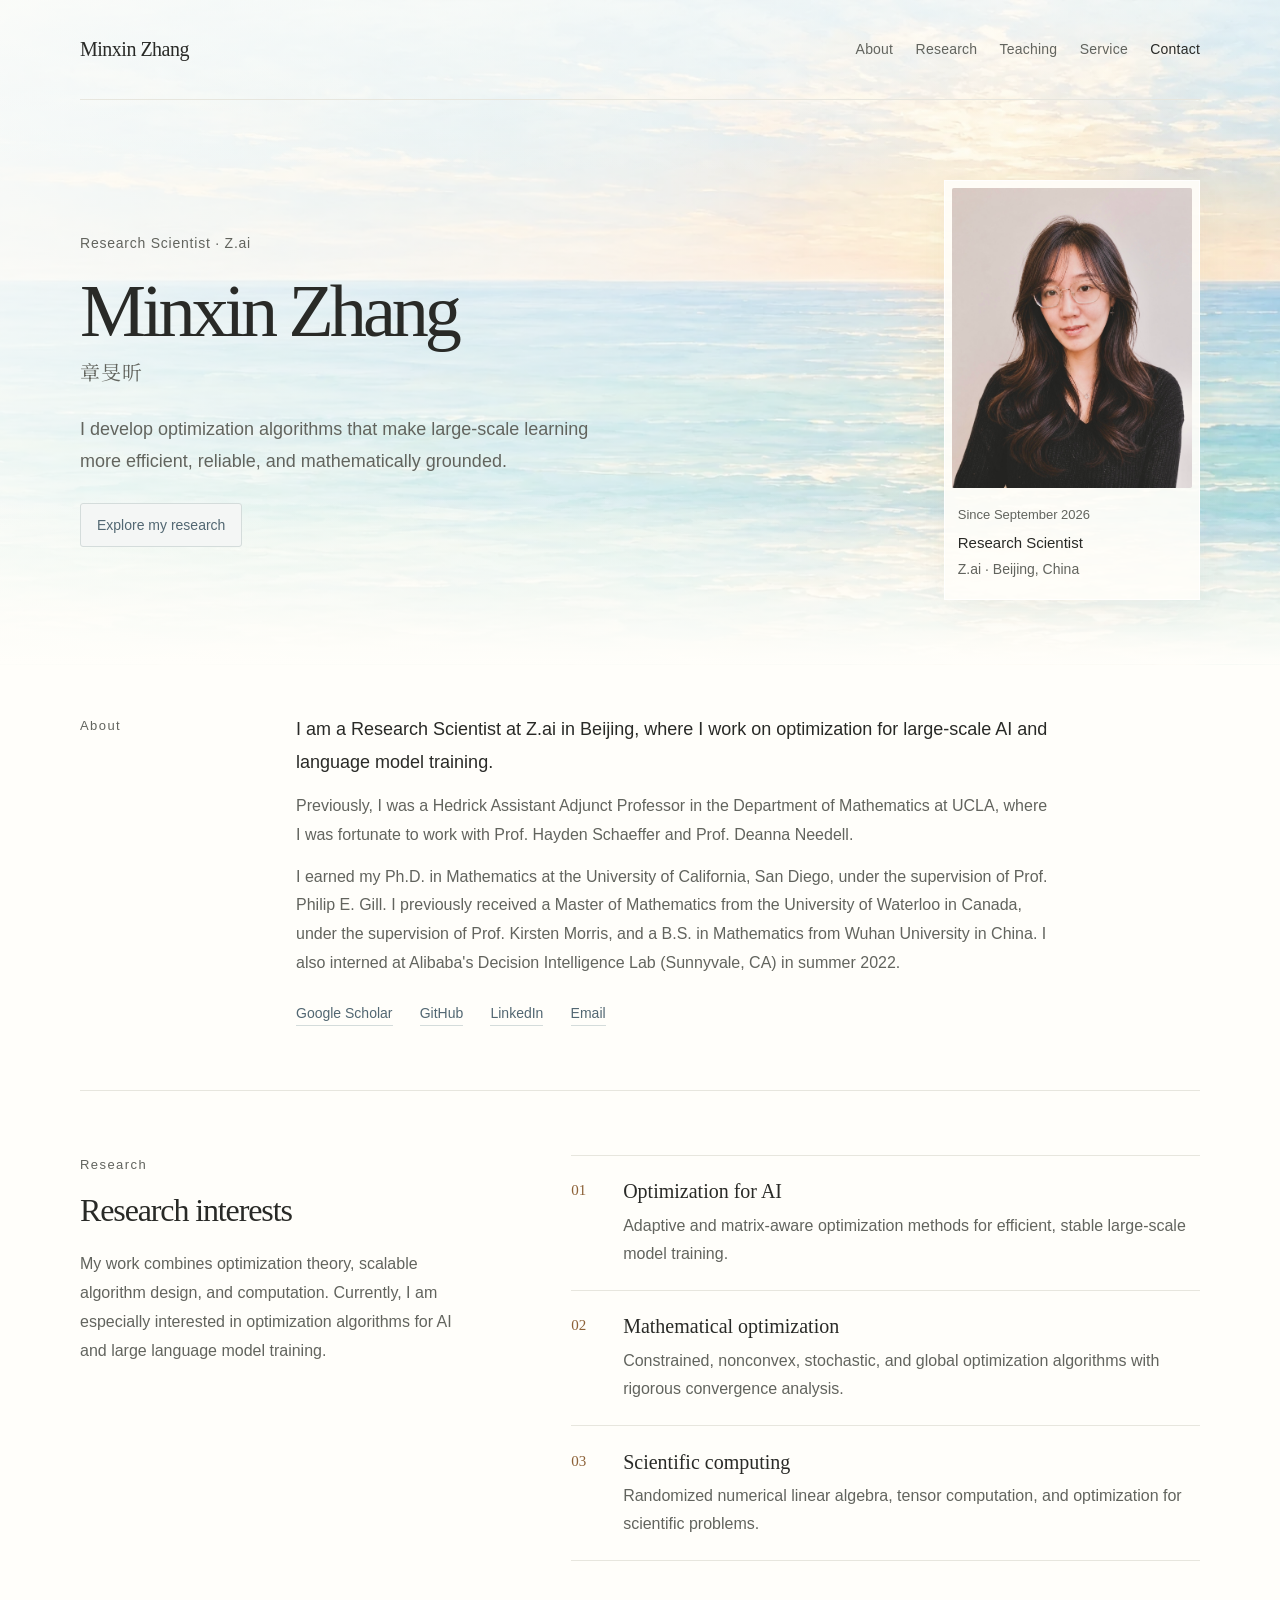
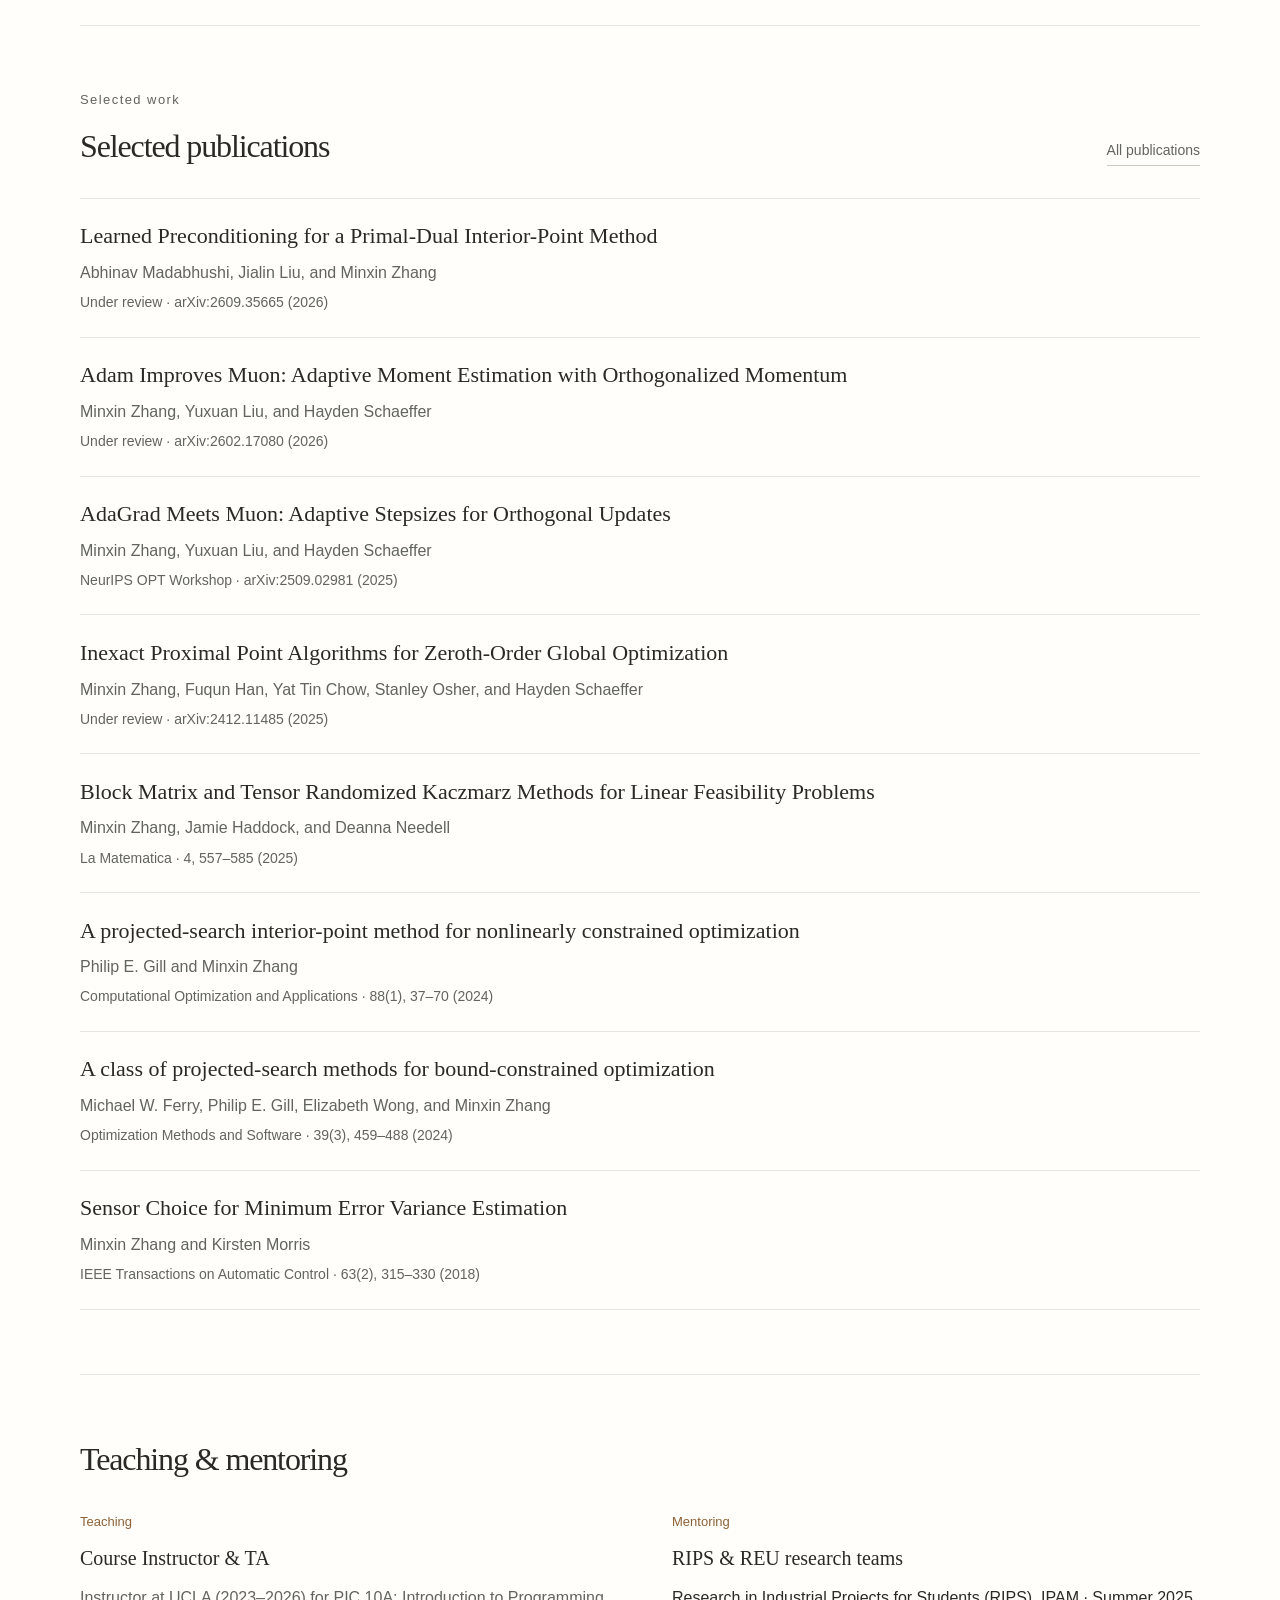
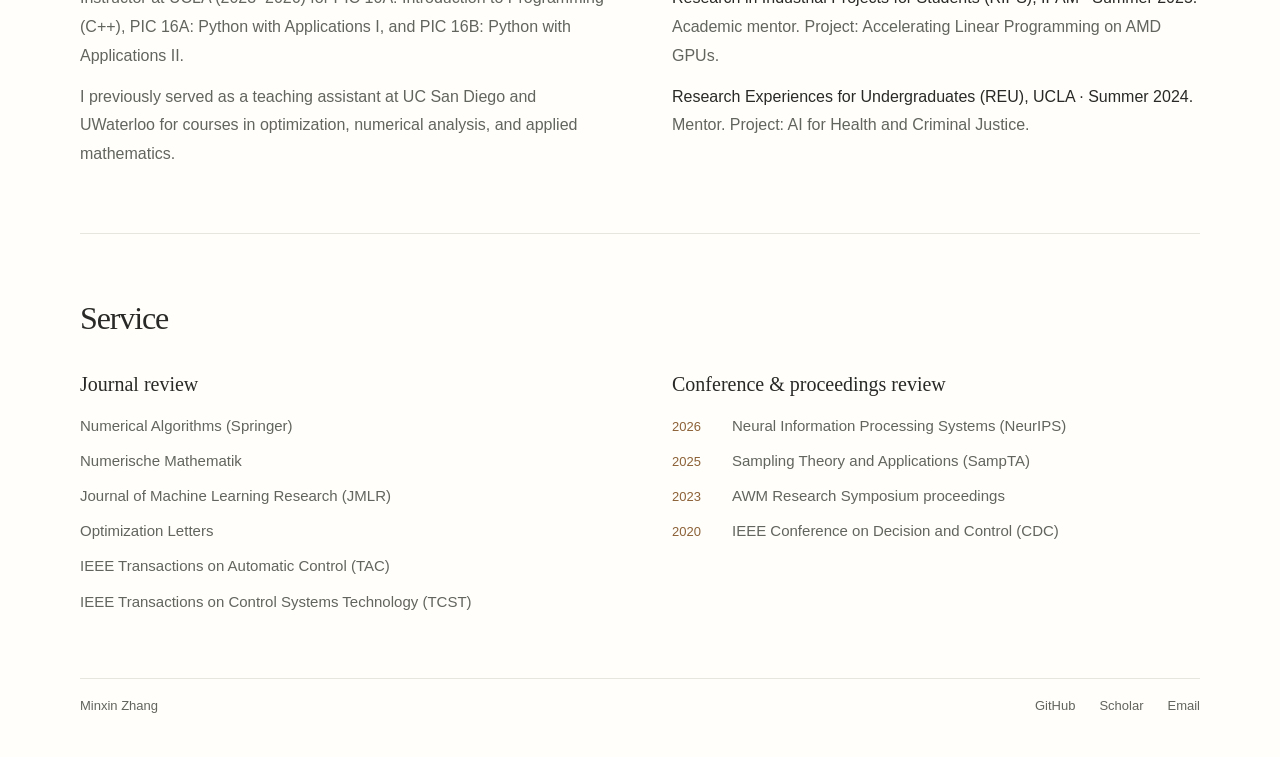
==== index.html @ d9c51c76 "Publish Minxin Zhang personal website" ====
<!doctype html>
<html lang="en">
<head>
  <meta charset="utf-8">
  <meta name="viewport" content="width=device-width, initial-scale=1">
  <title>Minxin Zhang | Research Scientist at Z.ai</title>
  <meta name="description" content="Minxin Zhang is a Research Scientist at Z.ai in Beijing, working on large-scale AI training, matrix-aware optimization, and scientific computing.">
  <link rel="canonical" href="https://minxin-zhg.github.io/">
  <link rel="icon" href="./assets/favicon.svg" type="image/svg+xml">
  <link rel="stylesheet" href="./styles.css">
</head>
<body class="antialiased">
<main><div class="opening"><div class="hero-atmosphere" aria-hidden="true"></div><header class="site-header"><a class="wordmark" href="#top" aria-label="Minxin Zhang, home"><span lang="en">Minxin Zhang</span></a><nav class="nav" aria-label="Primary navigation"><a href="#about">About</a><a href="#research">Research</a><a href="#teaching">Teaching</a><a href="#service">Service</a><a class="nav-contact" href="mailto:zhangmx815@gmail.com">Contact</a></nav></header><section class="hero" id="top"><div class="hero-copy"><p class="eyebrow">Research Scientist · <span lang="en">Z.ai</span></p><h1 lang="en">Minxin Zhang</h1><p class="hero-chinese-name" lang="zh-CN">章旻昕</p><p class="hero-lede">I develop optimization algorithms that make large-scale learning more efficient, reliable, and mathematically grounded.</p><div class="hero-actions"><a class="button button-dark" href="#research">Explore my research</a></div></div><div class="portrait-column"><div class="portrait-wrap"><img class="portrait" src="./assets/minxin-zhang.jpg" alt="Portrait of Minxin Zhang" width="1179" height="1473"/></div><div class="position-card"><div><p>Since September 2026</p><strong>Research Scientist</strong><span>Z.ai · Beijing, China</span></div></div></div></section></div><section class="intro-band" id="about" aria-label="About"><p class="section-kicker">About</p><div><p class="intro-statement">I am a Research Scientist at Z.ai in Beijing, where I work on optimization for large-scale AI and language model training.</p><p class="intro-background">Previously, I was a Hedrick Assistant Adjunct Professor in the Department of Mathematics at UCLA, where I was fortunate to work with Prof. Hayden Schaeffer and Prof. Deanna Needell.</p><p class="intro-background">I earned my Ph.D. in Mathematics at the University of California, San Diego, under the supervision of Prof. Philip E. Gill. I previously received a Master of Mathematics from the University of Waterloo in Canada, under the supervision of Prof. Kirsten Morris, and a B.S. in Mathematics from Wuhan University in China. I also interned at Alibaba&#x27;s Decision Intelligence Lab (Sunnyvale, CA) in summer 2022.</p><div class="social-row"><a href="https://scholar.google.com/citations?hl=en&amp;user=JcPhmq8AAAAJ" lang="en">Google Scholar</a><a href="https://github.com/minxin-zhg" lang="en">GitHub</a><a href="https://www.linkedin.com/in/minxin-zhang" lang="en">LinkedIn</a><a href="mailto:zhangmx815@gmail.com">Email</a></div></div></section><section class="focus-section" id="research" aria-labelledby="research-title"><div class="focus-intro"><p class="section-kicker">Research</p><h2 id="research-title">Research interests</h2><p>My work combines optimization theory, scalable algorithm design, and computation. Currently, I am especially interested in optimization algorithms for AI and large language model training.</p></div><div class="focus-grid"><article class="focus-card"><span>01</span><h3>Optimization for AI</h3><p>Adaptive and matrix-aware optimization methods for efficient, stable large-scale model training.</p></article><article class="focus-card"><span>02</span><h3>Mathematical optimization</h3><p>Constrained, nonconvex, stochastic, and global optimization algorithms with rigorous convergence analysis.</p></article><article class="focus-card"><span>03</span><h3>Scientific computing</h3><p>Randomized numerical linear algebra, tensor computation, and optimization for scientific problems.</p></article></div></section><section class="research-section" id="publications" aria-labelledby="publications-title"><div class="section-heading"><div><p class="section-kicker">Selected work</p><h2 id="publications-title">Selected publications</h2></div><a class="text-link" href="https://scholar.google.com/citations?hl=en&amp;user=JcPhmq8AAAAJ">All publications</a></div><div class="publication-list"><a class="publication" href="https://arxiv.org/abs/2609.35665"><div class="publication-main"><h3 lang="en">Learned Preconditioning for a Primal-Dual Interior-Point Method</h3><p class="publication-authors" lang="en">Abhinav Madabhushi, Jialin Liu, and Minxin Zhang</p><p class="publication-venue"><span lang="en">Under review</span> · <span lang="en">arXiv:2609.35665</span> <time dateTime="2026">(2026)</time></p></div></a><a class="publication" href="https://arxiv.org/abs/2602.17080"><div class="publication-main"><h3 lang="en">Adam Improves Muon: Adaptive Moment Estimation with Orthogonalized Momentum</h3><p class="publication-authors" lang="en">Minxin Zhang, Yuxuan Liu, and Hayden Schaeffer</p><p class="publication-venue"><span lang="en">Under review</span> · <span lang="en">arXiv:2602.17080</span> <time dateTime="2026">(2026)</time></p></div></a><a class="publication" href="https://arxiv.org/abs/2509.02981"><div class="publication-main"><h3 lang="en">AdaGrad Meets Muon: Adaptive Stepsizes for Orthogonal Updates</h3><p class="publication-authors" lang="en">Minxin Zhang, Yuxuan Liu, and Hayden Schaeffer</p><p class="publication-venue"><span lang="en">NeurIPS OPT Workshop</span> · <span lang="en">arXiv:2509.02981</span> <time dateTime="2025">(2025)</time></p></div></a><a class="publication" href="https://arxiv.org/abs/2412.11485"><div class="publication-main"><h3 lang="en">Inexact Proximal Point Algorithms for Zeroth-Order Global Optimization</h3><p class="publication-authors" lang="en">Minxin Zhang, Fuqun Han, Yat Tin Chow, Stanley Osher, and Hayden Schaeffer</p><p class="publication-venue"><span lang="en">Under review</span> · <span lang="en">arXiv:2412.11485</span> <time dateTime="2025">(2025)</time></p></div></a><a class="publication" href="https://link.springer.com/article/10.1007/s44007-025-00163-z"><div class="publication-main"><h3 lang="en">Block Matrix and Tensor Randomized Kaczmarz Methods for Linear Feasibility Problems</h3><p class="publication-authors" lang="en">Minxin Zhang, Jamie Haddock, and Deanna Needell</p><p class="publication-venue"><span lang="en">La Matematica</span> · <span lang="en">4, 557–585</span> <time dateTime="2025">(2025)</time></p></div></a><a class="publication" href="https://doi.org/10.1007/s10589-023-00549-1"><div class="publication-main"><h3 lang="en">A projected-search interior-point method for nonlinearly constrained optimization</h3><p class="publication-authors" lang="en">Philip E. Gill and Minxin Zhang</p><p class="publication-venue"><span lang="en">Computational Optimization and Applications</span> · <span lang="en">88(1), 37–70</span> <time dateTime="2024">(2024)</time></p></div></a><a class="publication" href="https://doi.org/10.1080/10556788.2023.2241769"><div class="publication-main"><h3 lang="en">A class of projected-search methods for bound-constrained optimization</h3><p class="publication-authors" lang="en">Michael W. Ferry, Philip E. Gill, Elizabeth Wong, and Minxin Zhang</p><p class="publication-venue"><span lang="en">Optimization Methods and Software</span> · <span lang="en">39(3), 459–488</span> <time dateTime="2024">(2024)</time></p></div></a><a class="publication" href="https://doi.org/10.1109/TAC.2017.2714643"><div class="publication-main"><h3 lang="en">Sensor Choice for Minimum Error Variance Estimation</h3><p class="publication-authors" lang="en">Minxin Zhang and Kirsten Morris</p><p class="publication-venue"><span lang="en">IEEE Transactions on Automatic Control</span> · <span lang="en">63(2), 315–330</span> <time dateTime="2018">(2018)</time></p></div></a></div></section><section class="teaching-section" id="teaching" aria-labelledby="teaching-title"><div class="section-heading"><h2 id="teaching-title">Teaching &amp; mentoring</h2></div><div class="teaching-grid"><article><span>Teaching</span><h3>Course Instructor &amp; TA</h3><p>Instructor at UCLA (2023–2026) for PIC 10A: Introduction to Programming (C++), PIC 16A: Python with Applications I, and PIC 16B: Python with Applications II.</p><p>I previously served as a teaching assistant at UC San Diego and UWaterloo for courses in optimization, numerical analysis, and applied mathematics.</p></article><article><span>Mentoring</span><h3>RIPS &amp; REU research teams</h3><p><strong><span lang="en">Research in Industrial Projects for Students (RIPS), IPAM</span> · Summer 2025.</strong> Academic mentor. Project: <span lang="en">Accelerating Linear Programming on AMD GPUs</span>.</p><p><strong><span lang="en">Research Experiences for Undergraduates (REU), UCLA</span> · Summer 2024.</strong> Mentor. Project: <span lang="en">AI for Health and Criminal Justice</span>.</p></article></div></section><section class="service-section" id="service" aria-labelledby="service-title"><div class="section-heading"><h2 id="service-title">Service</h2></div><div class="service-grid"><article><h3>Journal review</h3><ul class="review-list" role="list" lang="en"><li>Numerical Algorithms (Springer)</li><li>Numerische Mathematik</li><li>Journal of Machine Learning Research (JMLR)</li><li>Optimization Letters</li><li>IEEE Transactions on Automatic Control (TAC)</li><li>IEEE Transactions on Control Systems Technology (TCST)</li></ul></article><article><h3>Conference &amp; proceedings review</h3><ul class="review-list conference-list" role="list" lang="en"><li><time dateTime="2026">2026</time><span>Neural Information Processing Systems (NeurIPS)</span></li><li><time dateTime="2025">2025</time><span>Sampling Theory and Applications (SampTA)</span></li><li><time dateTime="2023">2023</time><span>AWM Research Symposium proceedings</span></li><li><time dateTime="2020">2020</time><span>IEEE Conference on Decision and Control (CDC)</span></li></ul></article></div></section><div class="footer-divider" aria-hidden="true"><span></span></div><footer class="footer"><div><p lang="en">Minxin Zhang</p></div><div class="footer-links"><a href="https://github.com/minxin-zhg" lang="en">GitHub</a><a href="https://scholar.google.com/citations?hl=en&amp;user=JcPhmq8AAAAJ" lang="en">Scholar</a><a href="mailto:zhangmx815@gmail.com">Email</a></div></footer></main>
</body>
</html>
---- styles.css ----
/*! tailwindcss v4.2.1 | MIT License | https://tailwindcss.com */
@layer theme{:root,:host{--font-sans:ui-sans-serif, system-ui, sans-serif, "Apple Color Emoji", "Segoe UI Emoji", "Segoe UI Symbol", "Noto Color Emoji";--font-mono:ui-monospace, SFMono-Regular, Menlo, Monaco, Consolas, "Liberation Mono", "Courier New", monospace;--spacing:.25rem;--default-font-family:var(--font-sans);--default-mono-font-family:var(--font-mono)}}@layer base{*,:after,:before,::backdrop{box-sizing:border-box;border:0 solid;margin:0;padding:0}::file-selector-button{box-sizing:border-box;border:0 solid;margin:0;padding:0}html,:host{-webkit-text-size-adjust:100%;tab-size:4;line-height:1.5;font-family:var(--default-font-family,ui-sans-serif, system-ui, sans-serif, "Apple Color Emoji", "Segoe UI Emoji", "Segoe UI Symbol", "Noto Color Emoji");font-feature-settings:var(--default-font-feature-settings,normal);font-variation-settings:var(--default-font-variation-settings,normal);-webkit-tap-highlight-color:transparent}hr{height:0;color:inherit;border-top-width:1px}abbr:where([title]){-webkit-text-decoration:underline dotted;text-decoration:underline dotted}h1,h2,h3,h4,h5,h6{font-size:inherit;font-weight:inherit}a{color:inherit;-webkit-text-decoration:inherit;-webkit-text-decoration:inherit;-webkit-text-decoration:inherit;-webkit-text-decoration:inherit;text-decoration:inherit}b,strong{font-weight:bolder}code,kbd,samp,pre{font-family:var(--default-mono-font-family,ui-monospace, SFMono-Regular, Menlo, Monaco, Consolas, "Liberation Mono", "Courier New", monospace);font-feature-settings:var(--default-mono-font-feature-settings,normal);font-variation-settings:var(--default-mono-font-variation-settings,normal);font-size:1em}small{font-size:80%}sub,sup{vertical-align:baseline;font-size:75%;line-height:0;position:relative}sub{bottom:-.25em}sup{top:-.5em}table{text-indent:0;border-color:inherit;border-collapse:collapse}:-moz-focusring{outline:auto}progress{vertical-align:baseline}summary{display:list-item}ol,ul,menu{list-style:none}img,svg,video,canvas,audio,iframe,embed,object{vertical-align:middle;display:block}img,video{max-width:100%;height:auto}button,input,select,optgroup,textarea{font:inherit;font-feature-settings:inherit;font-variation-settings:inherit;letter-spacing:inherit;color:inherit;opacity:1;background-color:#0000;border-radius:0}::file-selector-button{font:inherit;font-feature-settings:inherit;font-variation-settings:inherit;letter-spacing:inherit;color:inherit;opacity:1;background-color:#0000;border-radius:0}:where(select:is([multiple],[size])) optgroup{font-weight:bolder}:where(select:is([multiple],[size])) optgroup option{padding-inline-start:20px}::file-selector-button{margin-inline-end:4px}::placeholder{opacity:1}@supports (not ((-webkit-appearance:-apple-pay-button))) or (contain-intrinsic-size:1px){::placeholder{color:currentColor}@supports (color:color-mix(in lab, red, red)){::placeholder{color:color-mix(in oklab, currentcolor 50%, transparent)}}}textarea{resize:vertical}::-webkit-search-decoration{-webkit-appearance:none}::-webkit-date-and-time-value{min-height:1lh;text-align:inherit}::-webkit-datetime-edit{display:inline-flex}::-webkit-datetime-edit-fields-wrapper{padding:0}::-webkit-datetime-edit{padding-block:0}::-webkit-datetime-edit-year-field{padding-block:0}::-webkit-datetime-edit-month-field{padding-block:0}::-webkit-datetime-edit-day-field{padding-block:0}::-webkit-datetime-edit-hour-field{padding-block:0}::-webkit-datetime-edit-minute-field{padding-block:0}::-webkit-datetime-edit-second-field{padding-block:0}::-webkit-datetime-edit-millisecond-field{padding-block:0}::-webkit-datetime-edit-meridiem-field{padding-block:0}::-webkit-calendar-picker-indicator{line-height:1}:-moz-ui-invalid{box-shadow:none}button,input:where([type=button],[type=reset],[type=submit]){appearance:button}::file-selector-button{appearance:button}::-webkit-inner-spin-button{height:auto}::-webkit-outer-spin-button{height:auto}[hidden]:where(:not([hidden=until-found])){display:none!important}}@layer components;@layer utilities{.visible{visibility:visible}.relative{position:relative}.start{inset-inline-start:var(--spacing)}.table{display:table}.italic{font-style:italic}.antialiased{-webkit-font-smoothing:antialiased;-moz-osx-font-smoothing:grayscale}}@font-face{font-family:Minxin Name Serif;src:url(./assets/fonts/noto-serif-sc-name.woff)format("woff");font-style:normal;font-weight:400;font-display:swap;unicode-range:U+65FB,U+6615,U+7AE0}:root{--ink:#292a27;--muted:#62645e;--paper:#fffefa;--line:#e7e6de;--accent:#8c6137;--leaf:#526772;--tint:#f4f6f5}*{box-sizing:border-box}html{scroll-behavior:smooth;scroll-padding-top:5.5rem}body{background:var(--paper);color:var(--ink);text-rendering:optimizelegibility;margin:0;font-family:-apple-system,BlinkMacSystemFont,Segoe UI,Arial,sans-serif;font-size:1rem;line-height:1.65;overflow-x:clip}a{color:inherit;text-decoration:none}a:focus-visible{outline:2px solid var(--leaf);outline-offset:5px}::selection{color:var(--ink);background:#ebe4c9}main{width:min(100% - 4rem,70rem);margin-inline:auto}.site-header{z-index:2;border-bottom:1px solid var(--line);justify-content:space-between;align-items:center;gap:2rem;min-height:6.25rem;display:flex;position:relative}.wordmark{letter-spacing:-.025em;white-space:nowrap;font-family:Georgia,Times New Roman,serif;font-size:1.25rem}.nav{letter-spacing:.015em;color:var(--muted);flex-wrap:wrap;align-items:center;gap:1.4rem;margin-left:auto;font-size:.875rem;display:flex}.nav a{padding-block:.5rem;transition:color .18s}.nav a:hover{color:var(--accent)}.nav-contact{color:var(--ink)}html[lang=zh-CN] body{font-family:-apple-system,BlinkMacSystemFont,Segoe UI,PingFang SC,Microsoft YaHei,Arial,sans-serif}html[lang=zh-CN] h2,html[lang=zh-CN] .focus-card h3,html[lang=zh-CN] .teaching-grid h3,html[lang=zh-CN] .service-grid h3{letter-spacing:0;font-family:Georgia,Songti SC,Noto Serif CJK SC,SimSun,serif}html[lang=zh-CN] .wordmark,html[lang=zh-CN] .hero h1{letter-spacing:.03em;font-family:Minxin Name Serif,Songti SC,Noto Serif CJK SC,SimSun,serif}html[lang=zh-CN] .hero h1{font-size:clamp(2.65rem,4.75vw,4.1rem);line-height:1.2}html[lang=zh-CN] .eyebrow,html[lang=zh-CN] .section-kicker,html[lang=zh-CN] .nav{letter-spacing:0}.opening{isolation:isolate;position:relative}.hero{grid-template-columns:minmax(0,1fr) 16rem;align-items:center;gap:clamp(3rem,8vw,7rem);padding:5rem 0 4rem;display:grid;position:relative}.hero-atmosphere{z-index:-1;pointer-events:none;background-image:linear-gradient(to bottom, #fffefa8c, transparent 27%, transparent 74%, var(--paper) 100%), linear-gradient(to right, #fffefade, #fffefaa8 46%, #fffefa38 100%), url(./assets/ocean-sunrise.webp);background-position:50%;background-size:cover;width:100vw;position:absolute;top:0;bottom:-1px;left:calc(50% - 50vw)}.hero-copy{min-width:0}.eyebrow,.section-kicker{color:var(--muted);letter-spacing:.055em;margin:0 0 1rem;font-size:.875rem;font-weight:400;line-height:1.5}.section-kicker{letter-spacing:.11em;font-size:.8125rem}.hero h1{letter-spacing:-.055em;margin:0;font-family:Georgia,Times New Roman,serif;font-size:clamp(3.25rem,5.8vw,5rem);font-weight:400;line-height:1.12}.hero-chinese-name{color:var(--muted);white-space:nowrap;letter-spacing:.04em;margin:.4rem 0 0;font-family:Minxin Name Serif,Songti SC,Noto Serif CJK SC,SimSun,serif;font-size:clamp(1rem,1.6vw,1.25rem);font-weight:400;line-height:1.4}.hero-lede{max-width:34rem;color:var(--muted);margin:1.6rem 0 0;font-size:1.125rem;line-height:1.8}.hero-actions{flex-wrap:wrap;align-items:center;gap:1.5rem;margin-top:1.6rem;display:flex}.button{background:var(--tint);min-height:2.75rem;color:var(--leaf);border:1px solid #d4dcdb;border-radius:3px;justify-content:center;align-items:center;padding:.55rem 1rem;font-size:.875rem;transition:background .18s,border-color .18s;display:inline-flex}.button:hover{background:#eaf0ef;border-color:#aebfbd}.text-link{color:var(--muted);border-bottom:1px solid #cbcbbf;padding-bottom:.15rem;font-size:.875rem;transition:color .18s,border-color .18s}.text-link:hover{color:var(--accent);border-color:var(--accent)}.portrait-column{background:#fffefae6;border:1px solid #ffffffd9;align-self:start;width:16rem;padding:.45rem .45rem 1.1rem;box-shadow:0 8px 32px #3a56610e}.portrait-wrap{aspect-ratio:.8;background:#efeee7;border-radius:2px;overflow:hidden}.portrait{object-fit:cover;object-position:center 25%;width:100%;height:100%}.position-card{padding:1rem .35rem 0}.position-card p,.position-card strong,.position-card span{margin:0;display:block}.position-card p{color:var(--muted);margin-bottom:.4rem;font-size:.8125rem}.position-card strong{font-size:.9375rem;font-weight:400;line-height:1.5}.position-card span{color:var(--muted);margin-top:.25rem;font-size:.875rem}.intro-band{border-top:1px solid var(--line);grid-template-columns:11rem minmax(0,1fr);gap:2.5rem;padding:3rem 0 4rem;display:grid}.intro-band .section-kicker{padding-top:.2rem}.intro-statement{max-width:47rem;margin:0;font-size:1.125rem;line-height:1.85}.intro-background{max-width:47rem;color:var(--muted);margin:.8rem 0 0;font-size:1rem;line-height:1.8}.social-row{flex-wrap:wrap;gap:.75rem 1.7rem;margin-top:1.5rem;display:flex}.social-row a{color:var(--leaf);border-bottom:1px solid #d4dcdb;font-size:.875rem}.social-row a:hover{color:var(--accent);border-color:var(--accent)}.focus-section,.research-section,.teaching-section,.service-section{border-top:1px solid var(--line);padding:4rem 0}h2{letter-spacing:-.035em;margin:0;font-family:Georgia,Times New Roman,serif;font-size:2rem;font-weight:400;line-height:1.25}.focus-section{grid-template-columns:minmax(0,.85fr) minmax(0,1.3fr);gap:5rem;display:grid}.focus-intro>p:last-child{max-width:25rem;color:var(--muted);margin:1.25rem 0 0;font-size:1rem;line-height:1.8}.focus-grid{border-top:1px solid var(--line)}.focus-card{border-bottom:1px solid var(--line);grid-template-columns:2rem minmax(0,1fr);gap:.4rem 1.25rem;padding:1.4rem 0;display:grid}.focus-card>span{color:var(--accent);grid-row:span 2;font-family:Georgia,Times New Roman,serif;font-size:.9375rem}.focus-card h3{margin:0;font-family:Georgia,Times New Roman,serif;font-size:1.25rem;font-weight:400;line-height:1.35}.focus-card p{color:var(--muted);grid-column:2;margin:0;font-size:1rem;line-height:1.75}.section-heading{justify-content:space-between;align-items:flex-end;gap:2rem;margin-bottom:2rem;display:flex}.publication-list{border-top:1px solid var(--line)}.publication{border-bottom:1px solid var(--line);padding:1.4rem 0;display:block}.publication h3{max-width:55rem;margin:0;font-family:Georgia,Times New Roman,serif;font-size:1.375rem;font-weight:400;line-height:1.4;transition:color .18s}.publication:hover h3{color:var(--leaf)}.publication-authors{color:var(--muted);margin:.5rem 0 0;font-size:1rem;line-height:1.65}.publication-venue{color:var(--muted);margin:.3rem 0 0;font-size:.875rem;line-height:1.65}.teaching-grid,.service-grid{grid-template-columns:repeat(2,minmax(0,1fr));gap:2.5rem 4rem;display:grid}.teaching-grid article>span{color:var(--accent);margin-bottom:.75rem;font-size:.8125rem;display:block}.teaching-grid h3,.service-grid h3{margin:0;font-family:Georgia,Times New Roman,serif;font-size:1.25rem;font-weight:400;line-height:1.4}.teaching-grid p{color:var(--muted);margin:.75rem 0 0;font-size:1rem;line-height:1.8}.teaching-grid p strong{color:var(--ink);font-weight:500}.review-list{color:var(--muted);margin:1rem 0 0;padding:0;font-size:.9375rem;line-height:1.65;list-style:none}.review-list li+li{margin-top:.65rem}.conference-list li{grid-template-columns:3rem minmax(0,1fr);gap:.75rem;display:grid}.conference-list time{color:var(--accent);font-variant-numeric:tabular-nums;padding-top:.1rem;font-size:.8125rem}.footer{color:var(--muted);flex-wrap:wrap;justify-content:space-between;gap:1rem 2rem;padding:1rem 0 2.5rem;font-size:.8125rem;display:flex}.footer p{margin:0}.footer-links{flex-wrap:wrap;gap:1.5rem;display:flex}.footer a:hover{color:var(--accent)}.footer-divider{pointer-events:none;display:flex}.footer-divider span{background:var(--line);flex:1;height:1px}@media (width<=960px){.hero{grid-template-columns:minmax(0,1fr) 14rem;gap:3rem}.portrait-column{width:14rem}.focus-section{gap:3rem}}@media (width<=760px){main{width:min(100% - 3rem,70rem)}.site-header{grid-template-columns:minmax(0,1fr) auto;align-items:center;gap:.5rem 1rem;min-height:0;padding:1.25rem 0;display:grid}.wordmark{grid-area:1/1}.nav{grid-area:2/1/auto/-1;gap:.25rem 1.25rem;width:100%;margin-left:0}.hero{grid-template-columns:minmax(0,1fr) 11rem;gap:2rem;padding:3.5rem 0 3rem}.hero h1{font-size:clamp(2.8rem,6.6vw,3.75rem)}html[lang=zh-CN] .hero h1{font-size:clamp(2.3rem,5.4vw,3.08rem)}.hero-lede{font-size:1rem}.portrait-column{width:11rem}.intro-band{grid-template-columns:1fr;gap:.4rem}.focus-section{grid-template-columns:1fr;gap:2rem}.focus-intro>p:last-child{max-width:38rem}.teaching-grid,.service-grid{grid-template-columns:1fr;gap:2rem}.section-heading{flex-direction:column;align-items:flex-start;gap:1rem}}@media (width<=560px){main{width:calc(100% - 2.5rem)}.wordmark{font-size:1.125rem}.nav{gap:.25rem clamp(.65rem,3vw,1.15rem);font-size:.875rem}.hero{grid-template-columns:1fr;gap:2.5rem;padding-top:2.75rem}.hero h1{font-size:clamp(2.75rem,10.5vw,3.5rem)}html[lang=zh-CN] .hero h1{font-size:clamp(2.25rem,8.6vw,2.9rem)}.hero-lede{margin-top:1.25rem}.hero-actions{gap:1.25rem}.hero-atmosphere{background-image:linear-gradient(to bottom, #fffefaad, #fffefa9e 35%, #fffefa61 75%, var(--paper)), url(./assets/ocean-sunrise.webp);background-position:68%}.portrait-column{width:min(100%,15rem)}.portrait-wrap{aspect-ratio:.9}.focus-section,.research-section,.teaching-section,.service-section{padding-block:3rem}h2{font-size:1.75rem}.publication h3{font-size:1.25rem}.footer{flex-direction:column}}@media (prefers-reduced-motion:reduce){html{scroll-behavior:auto}*,:before,:after{transition-duration:.01ms!important}}
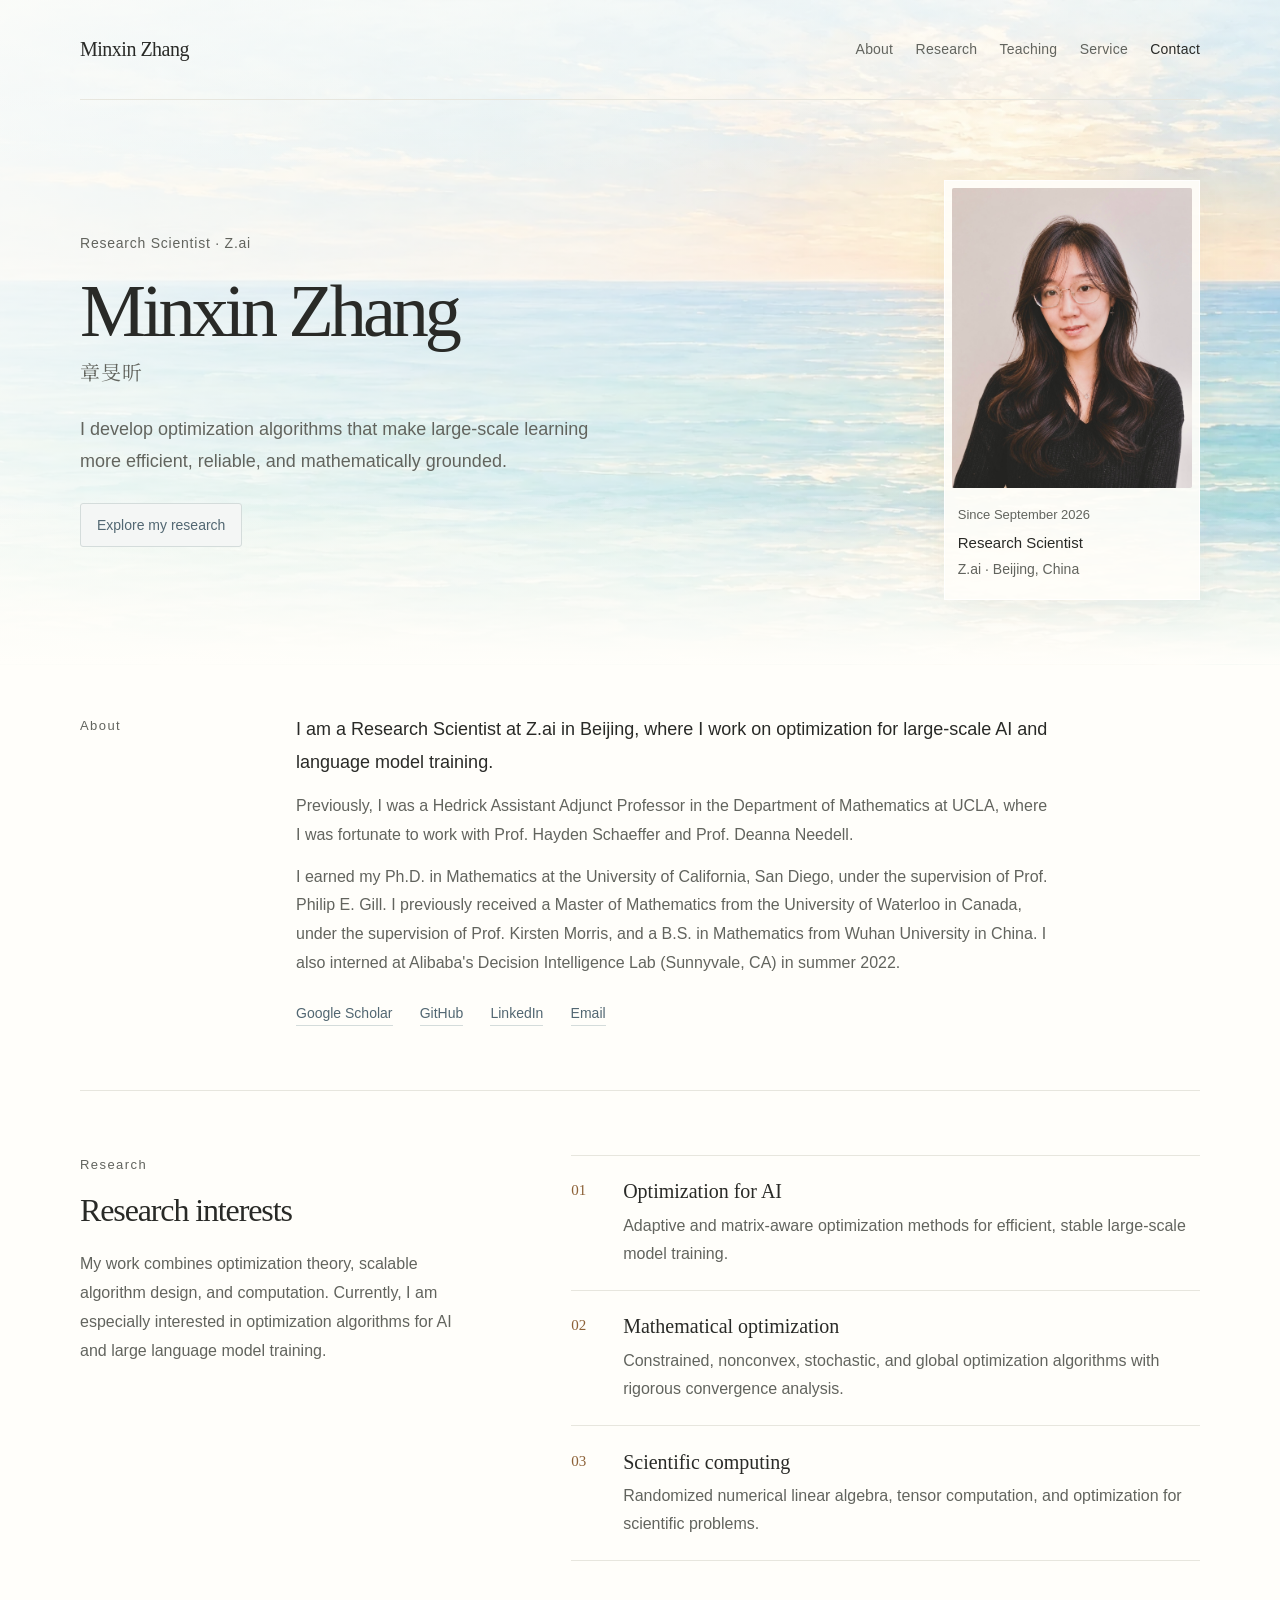
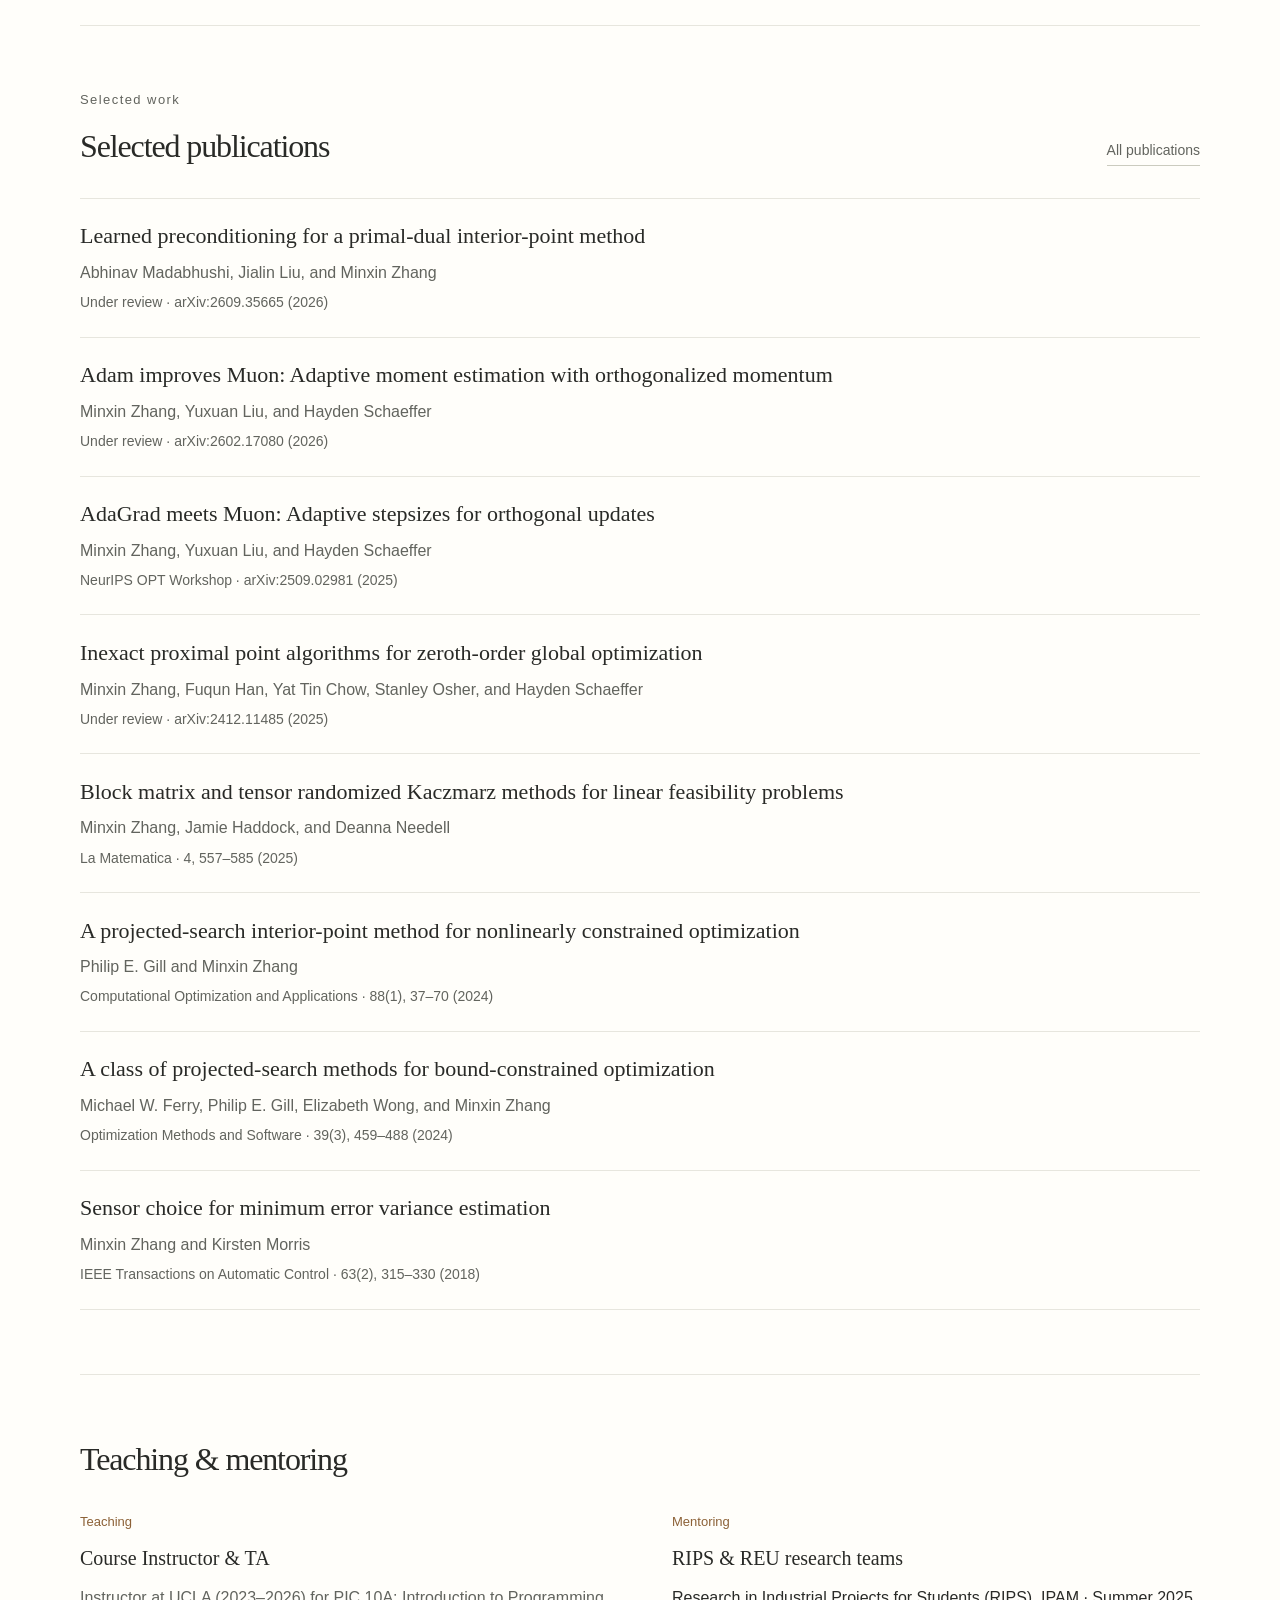
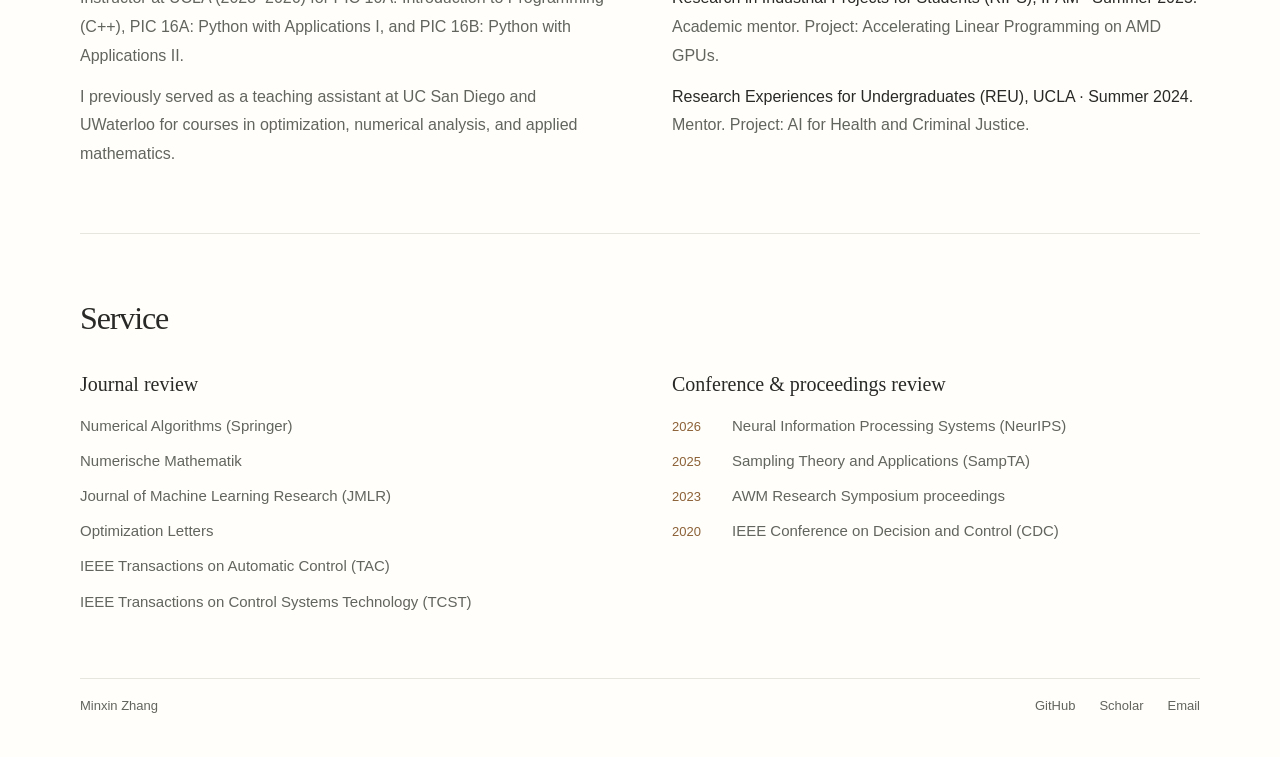
==== commit 276379a7: "Use consistent sentence case for selected publication titles" ====
--- a/index.html
+++ b/index.html
@@ -10,6 +10,6 @@
   <link rel="stylesheet" href="./styles.css">
 </head>
 <body class="antialiased">
-<main><div class="opening"><div class="hero-atmosphere" aria-hidden="true"></div><header class="site-header"><a class="wordmark" href="#top" aria-label="Minxin Zhang, home"><span lang="en">Minxin Zhang</span></a><nav class="nav" aria-label="Primary navigation"><a href="#about">About</a><a href="#research">Research</a><a href="#teaching">Teaching</a><a href="#service">Service</a><a class="nav-contact" href="mailto:zhangmx815@gmail.com">Contact</a></nav></header><section class="hero" id="top"><div class="hero-copy"><p class="eyebrow">Research Scientist · <span lang="en">Z.ai</span></p><h1 lang="en">Minxin Zhang</h1><p class="hero-chinese-name" lang="zh-CN">章旻昕</p><p class="hero-lede">I develop optimization algorithms that make large-scale learning more efficient, reliable, and mathematically grounded.</p><div class="hero-actions"><a class="button button-dark" href="#research">Explore my research</a></div></div><div class="portrait-column"><div class="portrait-wrap"><img class="portrait" src="./assets/minxin-zhang.jpg" alt="Portrait of Minxin Zhang" width="1179" height="1473"/></div><div class="position-card"><div><p>Since September 2026</p><strong>Research Scientist</strong><span>Z.ai · Beijing, China</span></div></div></div></section></div><section class="intro-band" id="about" aria-label="About"><p class="section-kicker">About</p><div><p class="intro-statement">I am a Research Scientist at Z.ai in Beijing, where I work on optimization for large-scale AI and language model training.</p><p class="intro-background">Previously, I was a Hedrick Assistant Adjunct Professor in the Department of Mathematics at UCLA, where I was fortunate to work with Prof. Hayden Schaeffer and Prof. Deanna Needell.</p><p class="intro-background">I earned my Ph.D. in Mathematics at the University of California, San Diego, under the supervision of Prof. Philip E. Gill. I previously received a Master of Mathematics from the University of Waterloo in Canada, under the supervision of Prof. Kirsten Morris, and a B.S. in Mathematics from Wuhan University in China. I also interned at Alibaba&#x27;s Decision Intelligence Lab (Sunnyvale, CA) in summer 2022.</p><div class="social-row"><a href="https://scholar.google.com/citations?hl=en&amp;user=JcPhmq8AAAAJ" lang="en">Google Scholar</a><a href="https://github.com/minxin-zhg" lang="en">GitHub</a><a href="https://www.linkedin.com/in/minxin-zhang" lang="en">LinkedIn</a><a href="mailto:zhangmx815@gmail.com">Email</a></div></div></section><section class="focus-section" id="research" aria-labelledby="research-title"><div class="focus-intro"><p class="section-kicker">Research</p><h2 id="research-title">Research interests</h2><p>My work combines optimization theory, scalable algorithm design, and computation. Currently, I am especially interested in optimization algorithms for AI and large language model training.</p></div><div class="focus-grid"><article class="focus-card"><span>01</span><h3>Optimization for AI</h3><p>Adaptive and matrix-aware optimization methods for efficient, stable large-scale model training.</p></article><article class="focus-card"><span>02</span><h3>Mathematical optimization</h3><p>Constrained, nonconvex, stochastic, and global optimization algorithms with rigorous convergence analysis.</p></article><article class="focus-card"><span>03</span><h3>Scientific computing</h3><p>Randomized numerical linear algebra, tensor computation, and optimization for scientific problems.</p></article></div></section><section class="research-section" id="publications" aria-labelledby="publications-title"><div class="section-heading"><div><p class="section-kicker">Selected work</p><h2 id="publications-title">Selected publications</h2></div><a class="text-link" href="https://scholar.google.com/citations?hl=en&amp;user=JcPhmq8AAAAJ">All publications</a></div><div class="publication-list"><a class="publication" href="https://arxiv.org/abs/2609.35665"><div class="publication-main"><h3 lang="en">Learned Preconditioning for a Primal-Dual Interior-Point Method</h3><p class="publication-authors" lang="en">Abhinav Madabhushi, Jialin Liu, and Minxin Zhang</p><p class="publication-venue"><span lang="en">Under review</span> · <span lang="en">arXiv:2609.35665</span> <time dateTime="2026">(2026)</time></p></div></a><a class="publication" href="https://arxiv.org/abs/2602.17080"><div class="publication-main"><h3 lang="en">Adam Improves Muon: Adaptive Moment Estimation with Orthogonalized Momentum</h3><p class="publication-authors" lang="en">Minxin Zhang, Yuxuan Liu, and Hayden Schaeffer</p><p class="publication-venue"><span lang="en">Under review</span> · <span lang="en">arXiv:2602.17080</span> <time dateTime="2026">(2026)</time></p></div></a><a class="publication" href="https://arxiv.org/abs/2509.02981"><div class="publication-main"><h3 lang="en">AdaGrad Meets Muon: Adaptive Stepsizes for Orthogonal Updates</h3><p class="publication-authors" lang="en">Minxin Zhang, Yuxuan Liu, and Hayden Schaeffer</p><p class="publication-venue"><span lang="en">NeurIPS OPT Workshop</span> · <span lang="en">arXiv:2509.02981</span> <time dateTime="2025">(2025)</time></p></div></a><a class="publication" href="https://arxiv.org/abs/2412.11485"><div class="publication-main"><h3 lang="en">Inexact Proximal Point Algorithms for Zeroth-Order Global Optimization</h3><p class="publication-authors" lang="en">Minxin Zhang, Fuqun Han, Yat Tin Chow, Stanley Osher, and Hayden Schaeffer</p><p class="publication-venue"><span lang="en">Under review</span> · <span lang="en">arXiv:2412.11485</span> <time dateTime="2025">(2025)</time></p></div></a><a class="publication" href="https://link.springer.com/article/10.1007/s44007-025-00163-z"><div class="publication-main"><h3 lang="en">Block Matrix and Tensor Randomized Kaczmarz Methods for Linear Feasibility Problems</h3><p class="publication-authors" lang="en">Minxin Zhang, Jamie Haddock, and Deanna Needell</p><p class="publication-venue"><span lang="en">La Matematica</span> · <span lang="en">4, 557–585</span> <time dateTime="2025">(2025)</time></p></div></a><a class="publication" href="https://doi.org/10.1007/s10589-023-00549-1"><div class="publication-main"><h3 lang="en">A projected-search interior-point method for nonlinearly constrained optimization</h3><p class="publication-authors" lang="en">Philip E. Gill and Minxin Zhang</p><p class="publication-venue"><span lang="en">Computational Optimization and Applications</span> · <span lang="en">88(1), 37–70</span> <time dateTime="2024">(2024)</time></p></div></a><a class="publication" href="https://doi.org/10.1080/10556788.2023.2241769"><div class="publication-main"><h3 lang="en">A class of projected-search methods for bound-constrained optimization</h3><p class="publication-authors" lang="en">Michael W. Ferry, Philip E. Gill, Elizabeth Wong, and Minxin Zhang</p><p class="publication-venue"><span lang="en">Optimization Methods and Software</span> · <span lang="en">39(3), 459–488</span> <time dateTime="2024">(2024)</time></p></div></a><a class="publication" href="https://doi.org/10.1109/TAC.2017.2714643"><div class="publication-main"><h3 lang="en">Sensor Choice for Minimum Error Variance Estimation</h3><p class="publication-authors" lang="en">Minxin Zhang and Kirsten Morris</p><p class="publication-venue"><span lang="en">IEEE Transactions on Automatic Control</span> · <span lang="en">63(2), 315–330</span> <time dateTime="2018">(2018)</time></p></div></a></div></section><section class="teaching-section" id="teaching" aria-labelledby="teaching-title"><div class="section-heading"><h2 id="teaching-title">Teaching &amp; mentoring</h2></div><div class="teaching-grid"><article><span>Teaching</span><h3>Course Instructor &amp; TA</h3><p>Instructor at UCLA (2023–2026) for PIC 10A: Introduction to Programming (C++), PIC 16A: Python with Applications I, and PIC 16B: Python with Applications II.</p><p>I previously served as a teaching assistant at UC San Diego and UWaterloo for courses in optimization, numerical analysis, and applied mathematics.</p></article><article><span>Mentoring</span><h3>RIPS &amp; REU research teams</h3><p><strong><span lang="en">Research in Industrial Projects for Students (RIPS), IPAM</span> · Summer 2025.</strong> Academic mentor. Project: <span lang="en">Accelerating Linear Programming on AMD GPUs</span>.</p><p><strong><span lang="en">Research Experiences for Undergraduates (REU), UCLA</span> · Summer 2024.</strong> Mentor. Project: <span lang="en">AI for Health and Criminal Justice</span>.</p></article></div></section><section class="service-section" id="service" aria-labelledby="service-title"><div class="section-heading"><h2 id="service-title">Service</h2></div><div class="service-grid"><article><h3>Journal review</h3><ul class="review-list" role="list" lang="en"><li>Numerical Algorithms (Springer)</li><li>Numerische Mathematik</li><li>Journal of Machine Learning Research (JMLR)</li><li>Optimization Letters</li><li>IEEE Transactions on Automatic Control (TAC)</li><li>IEEE Transactions on Control Systems Technology (TCST)</li></ul></article><article><h3>Conference &amp; proceedings review</h3><ul class="review-list conference-list" role="list" lang="en"><li><time dateTime="2026">2026</time><span>Neural Information Processing Systems (NeurIPS)</span></li><li><time dateTime="2025">2025</time><span>Sampling Theory and Applications (SampTA)</span></li><li><time dateTime="2023">2023</time><span>AWM Research Symposium proceedings</span></li><li><time dateTime="2020">2020</time><span>IEEE Conference on Decision and Control (CDC)</span></li></ul></article></div></section><div class="footer-divider" aria-hidden="true"><span></span></div><footer class="footer"><div><p lang="en">Minxin Zhang</p></div><div class="footer-links"><a href="https://github.com/minxin-zhg" lang="en">GitHub</a><a href="https://scholar.google.com/citations?hl=en&amp;user=JcPhmq8AAAAJ" lang="en">Scholar</a><a href="mailto:zhangmx815@gmail.com">Email</a></div></footer></main>
+<main><div class="opening"><div class="hero-atmosphere" aria-hidden="true"></div><header class="site-header"><a class="wordmark" href="#top" aria-label="Minxin Zhang, home"><span lang="en">Minxin Zhang</span></a><nav class="nav" aria-label="Primary navigation"><a href="#about">About</a><a href="#research">Research</a><a href="#teaching">Teaching</a><a href="#service">Service</a><a class="nav-contact" href="mailto:zhangmx815@gmail.com">Contact</a></nav></header><section class="hero" id="top"><div class="hero-copy"><p class="eyebrow">Research Scientist · <span lang="en">Z.ai</span></p><h1 lang="en">Minxin Zhang</h1><p class="hero-chinese-name" lang="zh-CN">章旻昕</p><p class="hero-lede">I develop optimization algorithms that make large-scale learning more efficient, reliable, and mathematically grounded.</p><div class="hero-actions"><a class="button button-dark" href="#research">Explore my research</a></div></div><div class="portrait-column"><div class="portrait-wrap"><img class="portrait" src="./assets/minxin-zhang.jpg" alt="Portrait of Minxin Zhang" width="1179" height="1473"/></div><div class="position-card"><div><p>Since September 2026</p><strong>Research Scientist</strong><span>Z.ai · Beijing, China</span></div></div></div></section></div><section class="intro-band" id="about" aria-label="About"><p class="section-kicker">About</p><div><p class="intro-statement">I am a Research Scientist at Z.ai in Beijing, where I work on optimization for large-scale AI and language model training.</p><p class="intro-background">Previously, I was a Hedrick Assistant Adjunct Professor in the Department of Mathematics at UCLA, where I was fortunate to work with Prof. Hayden Schaeffer and Prof. Deanna Needell.</p><p class="intro-background">I earned my Ph.D. in Mathematics at the University of California, San Diego, under the supervision of Prof. Philip E. Gill. I previously received a Master of Mathematics from the University of Waterloo in Canada, under the supervision of Prof. Kirsten Morris, and a B.S. in Mathematics from Wuhan University in China. I also interned at Alibaba&#x27;s Decision Intelligence Lab (Sunnyvale, CA) in summer 2022.</p><div class="social-row"><a href="https://scholar.google.com/citations?hl=en&amp;user=JcPhmq8AAAAJ" lang="en">Google Scholar</a><a href="https://github.com/minxin-zhg" lang="en">GitHub</a><a href="https://www.linkedin.com/in/minxin-zhang" lang="en">LinkedIn</a><a href="mailto:zhangmx815@gmail.com">Email</a></div></div></section><section class="focus-section" id="research" aria-labelledby="research-title"><div class="focus-intro"><p class="section-kicker">Research</p><h2 id="research-title">Research interests</h2><p>My work combines optimization theory, scalable algorithm design, and computation. Currently, I am especially interested in optimization algorithms for AI and large language model training.</p></div><div class="focus-grid"><article class="focus-card"><span>01</span><h3>Optimization for AI</h3><p>Adaptive and matrix-aware optimization methods for efficient, stable large-scale model training.</p></article><article class="focus-card"><span>02</span><h3>Mathematical optimization</h3><p>Constrained, nonconvex, stochastic, and global optimization algorithms with rigorous convergence analysis.</p></article><article class="focus-card"><span>03</span><h3>Scientific computing</h3><p>Randomized numerical linear algebra, tensor computation, and optimization for scientific problems.</p></article></div></section><section class="research-section" id="publications" aria-labelledby="publications-title"><div class="section-heading"><div><p class="section-kicker">Selected work</p><h2 id="publications-title">Selected publications</h2></div><a class="text-link" href="https://scholar.google.com/citations?hl=en&amp;user=JcPhmq8AAAAJ">All publications</a></div><div class="publication-list"><a class="publication" href="https://arxiv.org/abs/2609.35665"><div class="publication-main"><h3 lang="en">Learned preconditioning for a primal-dual interior-point method</h3><p class="publication-authors" lang="en">Abhinav Madabhushi, Jialin Liu, and Minxin Zhang</p><p class="publication-venue"><span lang="en">Under review</span> · <span lang="en">arXiv:2609.35665</span> <time dateTime="2026">(2026)</time></p></div></a><a class="publication" href="https://arxiv.org/abs/2602.17080"><div class="publication-main"><h3 lang="en">Adam improves Muon: Adaptive moment estimation with orthogonalized momentum</h3><p class="publication-authors" lang="en">Minxin Zhang, Yuxuan Liu, and Hayden Schaeffer</p><p class="publication-venue"><span lang="en">Under review</span> · <span lang="en">arXiv:2602.17080</span> <time dateTime="2026">(2026)</time></p></div></a><a class="publication" href="https://arxiv.org/abs/2509.02981"><div class="publication-main"><h3 lang="en">AdaGrad meets Muon: Adaptive stepsizes for orthogonal updates</h3><p class="publication-authors" lang="en">Minxin Zhang, Yuxuan Liu, and Hayden Schaeffer</p><p class="publication-venue"><span lang="en">NeurIPS OPT Workshop</span> · <span lang="en">arXiv:2509.02981</span> <time dateTime="2025">(2025)</time></p></div></a><a class="publication" href="https://arxiv.org/abs/2412.11485"><div class="publication-main"><h3 lang="en">Inexact proximal point algorithms for zeroth-order global optimization</h3><p class="publication-authors" lang="en">Minxin Zhang, Fuqun Han, Yat Tin Chow, Stanley Osher, and Hayden Schaeffer</p><p class="publication-venue"><span lang="en">Under review</span> · <span lang="en">arXiv:2412.11485</span> <time dateTime="2025">(2025)</time></p></div></a><a class="publication" href="https://link.springer.com/article/10.1007/s44007-025-00163-z"><div class="publication-main"><h3 lang="en">Block matrix and tensor randomized Kaczmarz methods for linear feasibility problems</h3><p class="publication-authors" lang="en">Minxin Zhang, Jamie Haddock, and Deanna Needell</p><p class="publication-venue"><span lang="en">La Matematica</span> · <span lang="en">4, 557–585</span> <time dateTime="2025">(2025)</time></p></div></a><a class="publication" href="https://doi.org/10.1007/s10589-023-00549-1"><div class="publication-main"><h3 lang="en">A projected-search interior-point method for nonlinearly constrained optimization</h3><p class="publication-authors" lang="en">Philip E. Gill and Minxin Zhang</p><p class="publication-venue"><span lang="en">Computational Optimization and Applications</span> · <span lang="en">88(1), 37–70</span> <time dateTime="2024">(2024)</time></p></div></a><a class="publication" href="https://doi.org/10.1080/10556788.2023.2241769"><div class="publication-main"><h3 lang="en">A class of projected-search methods for bound-constrained optimization</h3><p class="publication-authors" lang="en">Michael W. Ferry, Philip E. Gill, Elizabeth Wong, and Minxin Zhang</p><p class="publication-venue"><span lang="en">Optimization Methods and Software</span> · <span lang="en">39(3), 459–488</span> <time dateTime="2024">(2024)</time></p></div></a><a class="publication" href="https://doi.org/10.1109/TAC.2017.2714643"><div class="publication-main"><h3 lang="en">Sensor choice for minimum error variance estimation</h3><p class="publication-authors" lang="en">Minxin Zhang and Kirsten Morris</p><p class="publication-venue"><span lang="en">IEEE Transactions on Automatic Control</span> · <span lang="en">63(2), 315–330</span> <time dateTime="2018">(2018)</time></p></div></a></div></section><section class="teaching-section" id="teaching" aria-labelledby="teaching-title"><div class="section-heading"><h2 id="teaching-title">Teaching &amp; mentoring</h2></div><div class="teaching-grid"><article><span>Teaching</span><h3>Course Instructor &amp; TA</h3><p>Instructor at UCLA (2023–2026) for PIC 10A: Introduction to Programming (C++), PIC 16A: Python with Applications I, and PIC 16B: Python with Applications II.</p><p>I previously served as a teaching assistant at UC San Diego and UWaterloo for courses in optimization, numerical analysis, and applied mathematics.</p></article><article><span>Mentoring</span><h3>RIPS &amp; REU research teams</h3><p><strong><span lang="en">Research in Industrial Projects for Students (RIPS), IPAM</span> · Summer 2025.</strong> Academic mentor. Project: <span lang="en">Accelerating Linear Programming on AMD GPUs</span>.</p><p><strong><span lang="en">Research Experiences for Undergraduates (REU), UCLA</span> · Summer 2024.</strong> Mentor. Project: <span lang="en">AI for Health and Criminal Justice</span>.</p></article></div></section><section class="service-section" id="service" aria-labelledby="service-title"><div class="section-heading"><h2 id="service-title">Service</h2></div><div class="service-grid"><article><h3>Journal review</h3><ul class="review-list" role="list" lang="en"><li>Numerical Algorithms (Springer)</li><li>Numerische Mathematik</li><li>Journal of Machine Learning Research (JMLR)</li><li>Optimization Letters</li><li>IEEE Transactions on Automatic Control (TAC)</li><li>IEEE Transactions on Control Systems Technology (TCST)</li></ul></article><article><h3>Conference &amp; proceedings review</h3><ul class="review-list conference-list" role="list" lang="en"><li><time dateTime="2026">2026</time><span>Neural Information Processing Systems (NeurIPS)</span></li><li><time dateTime="2025">2025</time><span>Sampling Theory and Applications (SampTA)</span></li><li><time dateTime="2023">2023</time><span>AWM Research Symposium proceedings</span></li><li><time dateTime="2020">2020</time><span>IEEE Conference on Decision and Control (CDC)</span></li></ul></article></div></section><div class="footer-divider" aria-hidden="true"><span></span></div><footer class="footer"><div><p lang="en">Minxin Zhang</p></div><div class="footer-links"><a href="https://github.com/minxin-zhg" lang="en">GitHub</a><a href="https://scholar.google.com/citations?hl=en&amp;user=JcPhmq8AAAAJ" lang="en">Scholar</a><a href="mailto:zhangmx815@gmail.com">Email</a></div></footer></main>
 </body>
 </html>
